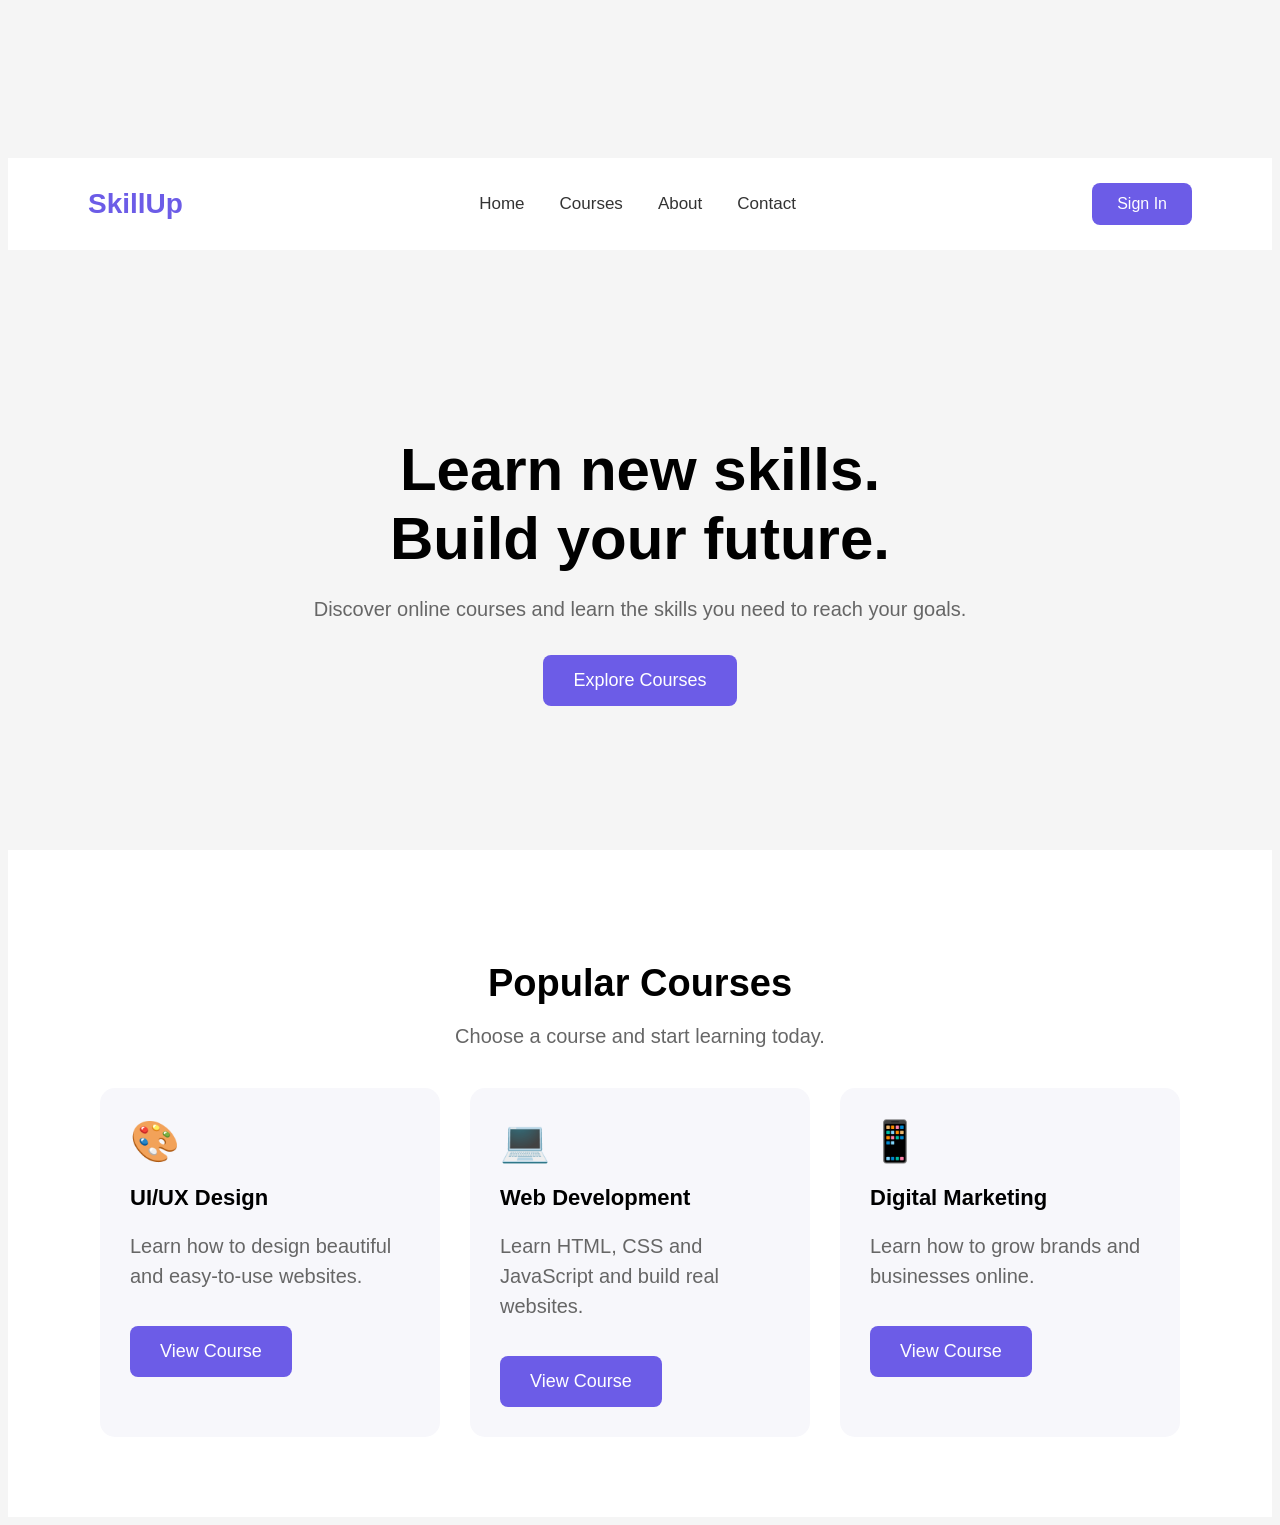
==== index.html @ be04f51f "Add files via upload" ====
<!DOCTYPE html>
<html>
<head>
    <title>SkillUp</title>
    <link rel="stylesheet" href="style.css">
</head>

<body>

    <header>
        <div class="logo">SkillUp</div>

        <nav>
            <a href="#">Home</a>
            <a href="#">Courses</a>
            <a href="#">About</a>
            <a href="#">Contact</a>
        </nav>

        <a href="signin.html" class="signin-btn">Sign In</a>
    </header>

    <main class="hero">
        <div class="hero-text">
            <h1>Learn new skills.<br>Build your future.</h1>

            <p>
                Discover online courses and learn the skills
                you need to reach your goals.
            </p>

            <a href="#courses">
                <button>Explore Courses</button>
            </a>
        </div>
    </main>
    <section class="courses" id="courses">
        <h2>Popular Courses</h2>
        <p class="courses-subtitle">Choose a course and start learning today.</p>

        <div class="course-container">

            <div class="course-card">
                <div class="course-icon">🎨</div>
                <h3>UI/UX Design</h3>
                <p>Learn how to design beautiful and easy-to-use websites.</p>
                <button>View Course</button>
            </div>

            <div class="course-card">
                <div class="course-icon">💻</div>
                <h3>Web Development</h3>
                <p>Learn HTML, CSS and JavaScript and build real websites.</p>
                <button>View Course</button>
            </div>

            <div class="course-card">
                <div class="course-icon">📱</div>
                <h3>Digital Marketing</h3>
                <p>Learn how to grow brands and businesses online.</p>
                <button>View Course</button>
            </div>

        </div>
    </section>

</body>
</html>
---- style.css ----
body {
    background-color: #f5f5f5;
    font-family: Arial, sans-serif;
    text-align: center;
    padding-top: 150px;
}

h1 {
    font-size: 50px;
}

p {
    font-size: 20px;
}

button {
    background-color: #6c5ce7;
    color: white;
    border: none;
    padding: 15px 30px;
    border-radius: 8px;
    font-size: 18px;
    cursor: pointer;
}
.signin-page {
    background-color: #f5f5f5;
    display: flex;
    justify-content: center;
    align-items: center;
    height: 100vh;
    padding: 0;
}

.signin-box {
    background-color: white;
    width: 350px;
    padding: 40px;
    border-radius: 15px;
    box-shadow: 0 5px 20px rgba(0, 0, 0, 0.1);
}

    .signin-box h1 {
        font-size: 32px;
    }

    .signin-box input {
        width: 100%;
        padding: 14px;
        margin: 8px 0;
        border: 1px solid #ddd;
        border-radius: 8px;
        box-sizing: border-box;
        font-size: 16px;
    }

    .signin-box button {
        width: 100%;
        margin-top: 15px;
    }

    .signin-box a {
        color: #6c5ce7;
    }

header {
    display: flex;
    justify-content: space-between;
    align-items: center;
    padding: 25px 80px;
    background-color: white;
}

.logo {
    font-size: 28px;
    font-weight: bold;
    color: #6c5ce7;
}

nav {
    display: flex;
    gap: 35px;
}

    nav a {
        text-decoration: none;
        color: #333;
        font-size: 17px;
    }

.signin-btn {
    background-color: #6c5ce7;
    color: white;
    padding: 12px 25px;
    border-radius: 8px;
    text-decoration: none;
}

.hero {
    min-height: 600px;
    display: flex;
    justify-content: center;
    align-items: center;
}

.hero-text {
    text-align: center;
}

    .hero-text h1 {
        font-size: 60px;
        margin-bottom: 20px;
    }

    .hero-text p {
        color: #666;
        line-height: 1.6;
        margin-bottom: 30px;
    }

.courses {
    background-color: white;
    padding: 80px;
    text-align: center;
}

    .courses h2 {
        font-size: 38px;
        margin-bottom: 10px;
    }

.courses-subtitle {
    color: #666;
    margin-bottom: 40px;
}

.course-container {
    display: flex;
    justify-content: center;
    gap: 30px;
}

.course-card {
    width: 280px;
    padding: 30px;
    background-color: #f7f7fb;
    border-radius: 15px;
    text-align: left;
}

    .course-card:hover {
        transform: translateY(-8px);
        transition: 0.3s;
    }

.course-icon {
    font-size: 40px;
}

.course-card h3 {
    font-size: 22px;
    margin: 20px 0 10px;
}

.course-card p {
    color: #666;
    line-height: 1.5;
}

.course-card button {
    margin-top: 15px;
}
html {
    scroll-behavior: smooth;
}
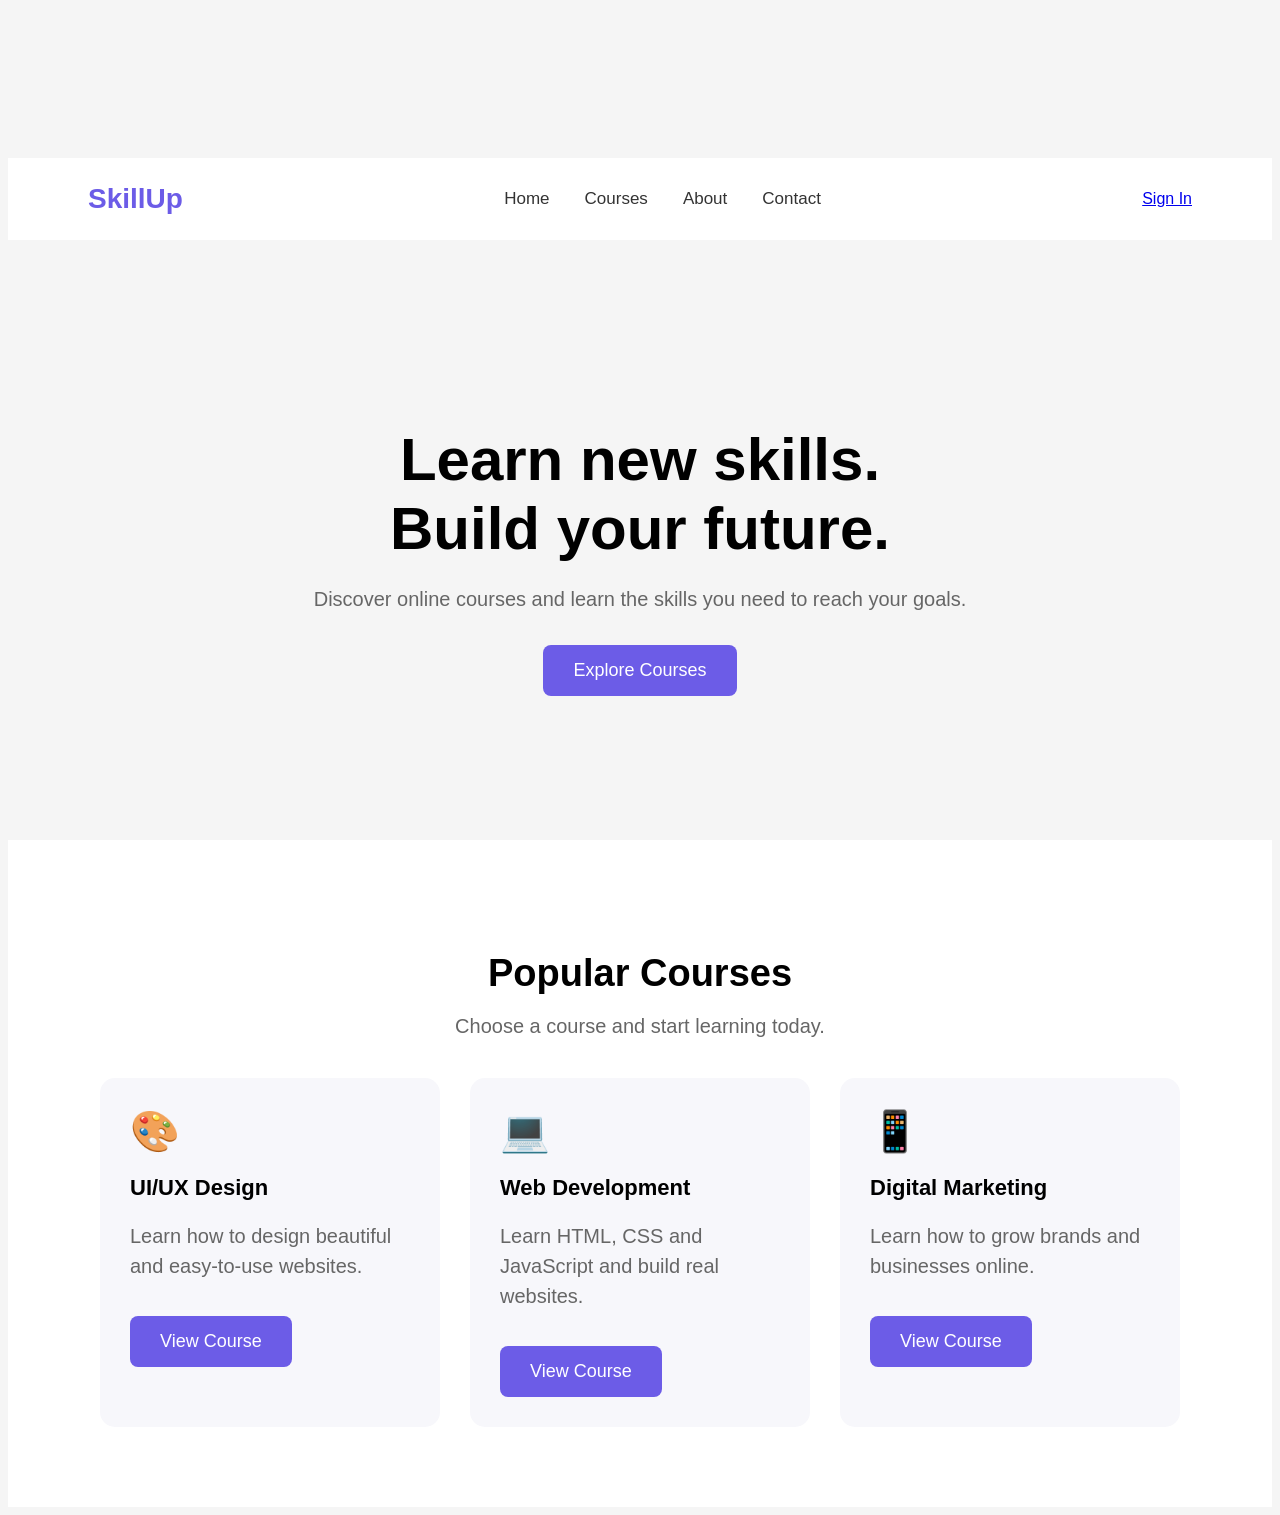
==== commit 3cb0cda4: "Fix HTML formatting and update Sign In link" ====
--- a/index.html
+++ b/index.html
@@ -17,7 +17,7 @@
             <a href="#">Contact</a>
         </nav>
 
-        <a href="signin.html" class="signin-btn">Sign In</a>
+        <a href="SignIn.html" class="signIn-btn">Sign In</a>
     </header>
 
     <main class="hero">
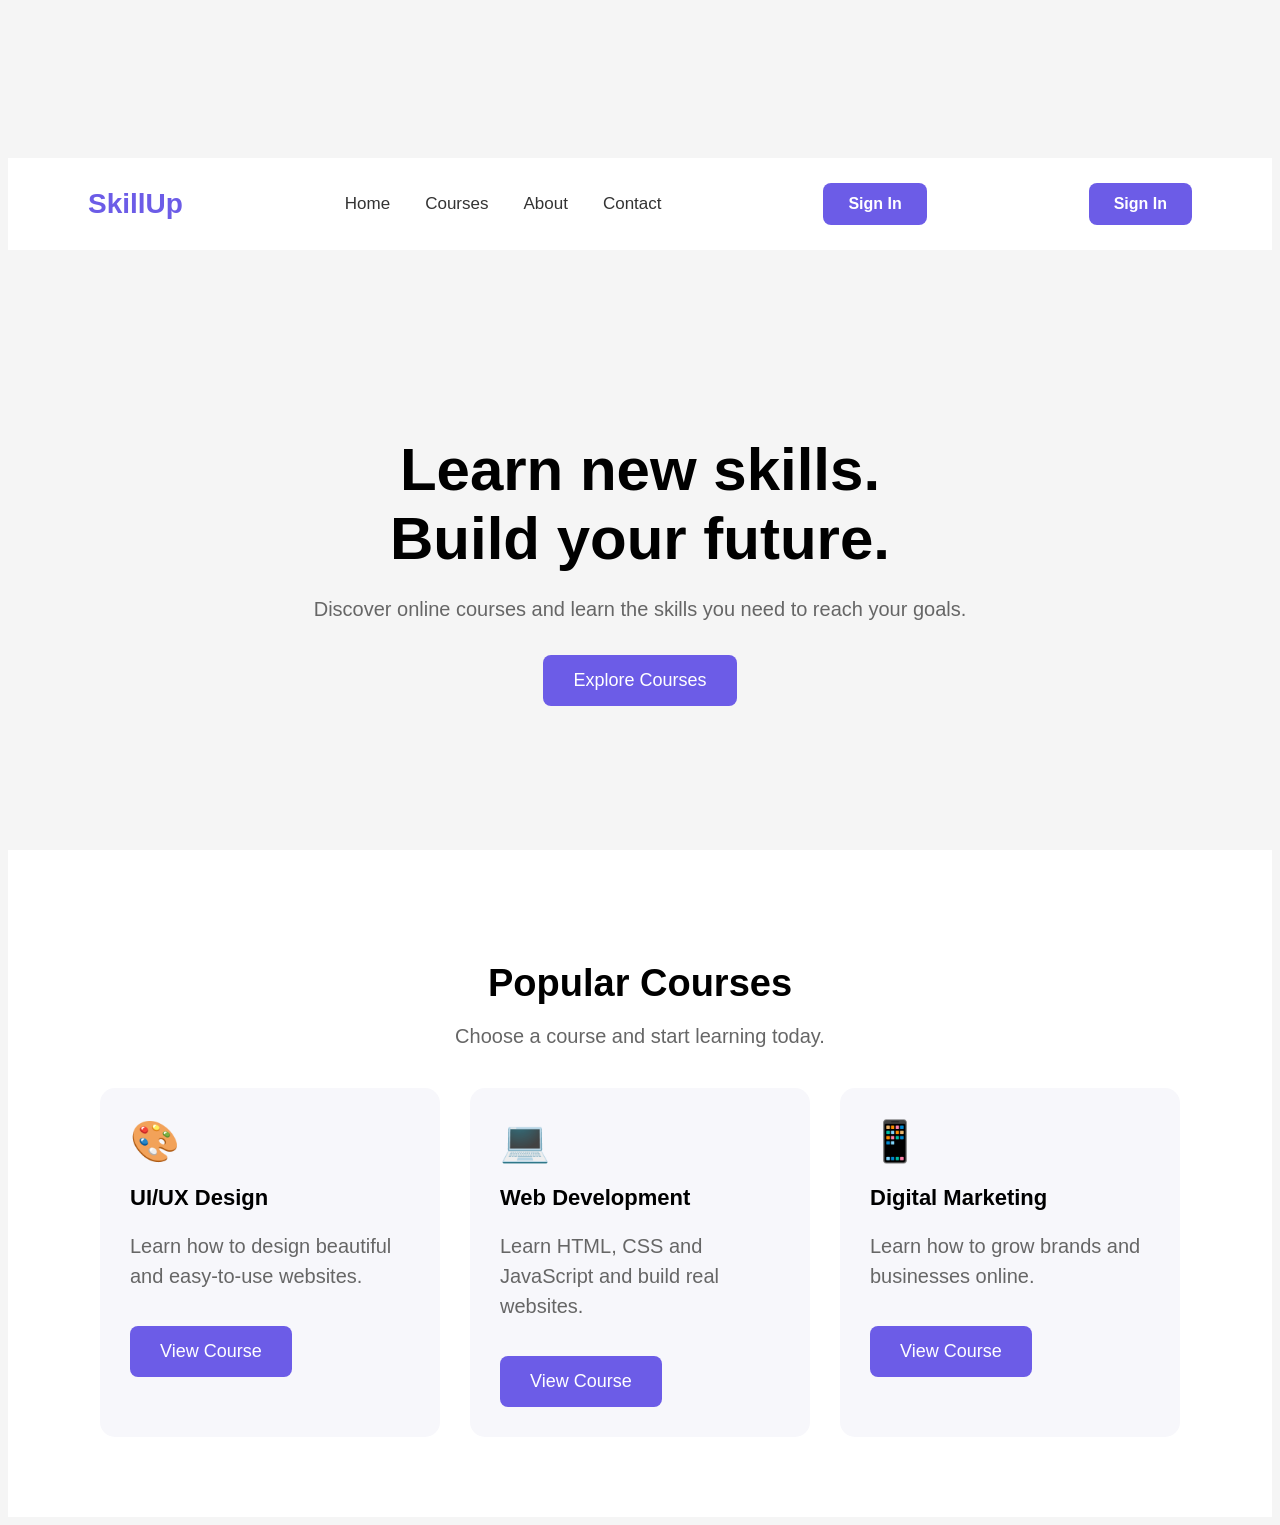
==== commit 084915ed: "Update index.html" ====
--- a/index.html
+++ b/index.html
@@ -17,7 +17,21 @@
             <a href="#">Contact</a>
         </nav>
 
-        <a href="SignIn.html" class="signIn-btn">Sign In</a>
+      <a href="SignIn.html" class="signin-btn" style="
+    background-color: #6c5ce7;
+    color: white;
+    padding: 12px 25px;
+    border-radius: 8px;
+    text-decoration: none;
+    font-weight: bold;
+">Sign In</a><a href="SignIn.html" class="signin-btn" style="
+    background-color: #6c5ce7;
+    color: white;
+    padding: 12px 25px;
+    border-radius: 8px;
+    text-decoration: none;
+    font-weight: bold;
+">Sign In</a>
     </header>
 
     <main class="hero">
--- a/style.css
+++ b/style.css
@@ -171,4 +171,18 @@
 }
 html {
     scroll-behavior: smooth;
-}+}
+.signin-btn {
+    background-color: #6c5ce7;
+    color: white;
+    padding: 12px 24px;
+    border-radius: 8px;
+    text-decoration: none;
+    font-weight: 600;
+    transition: 0.3s;
+}
+
+.signin-btn:hover {
+    background-color: #5849c9;
+    transform: translateY(-2px);
+}
